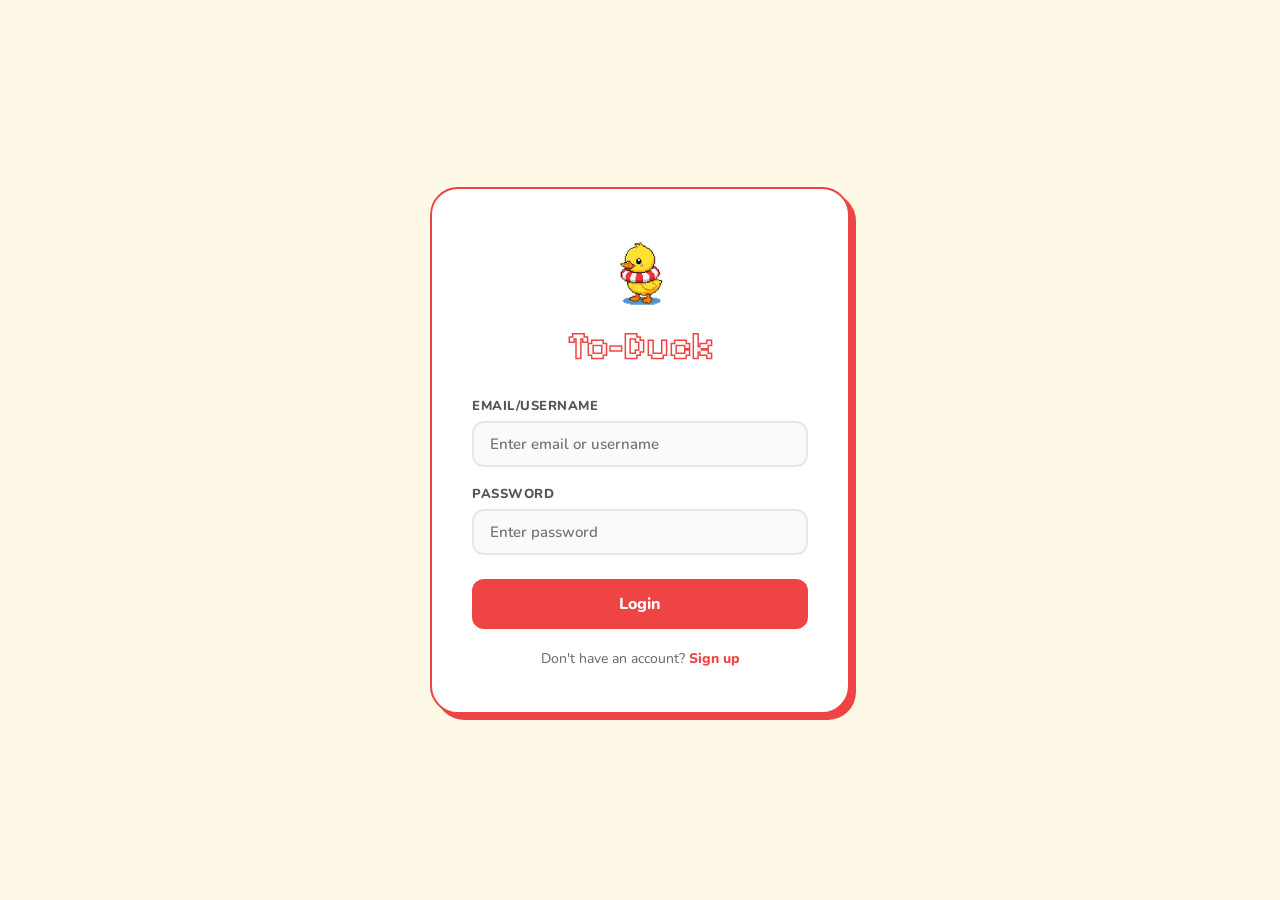
==== index.html @ 5637e09a "perbaiki code" ====
<!-- html/index.html -->

<!DOCTYPE html>
<html lang="id">
<head>
  <meta charset="UTF-8">
  <meta name="viewport" content="width=device-width, initial-scale=1.0">
  <title>To-Duck</title>
  <link rel="stylesheet" href="style.css">
</head>
<body>

<!-- ─────────────────────────────────────────
     SIDEBAR
───────────────────────────────────────── -->
<aside class="sidebar">
  <div class="logo-area">
    <span class="logo-duck" style="cursor: pointer;" onclick="document.querySelector('.sidebar').classList.toggle('collapsed')">🐥</span>
    <span class="logo-text">To-Duck</span>
  </div>

  <ul class="nav">
    <li class="nav-item active" onclick="goTo('dashboard')">
      <svg width="18" height="18" viewBox="0 0 24 24" fill="none" stroke="currentColor" stroke-width="2.5" stroke-linecap="round" stroke-linejoin="round"><rect x="3" y="3" width="7" height="7"></rect><rect x="14" y="3" width="7" height="7"></rect><rect x="14" y="14" width="7" height="7"></rect><rect x="3" y="14" width="7" height="7"></rect></svg>
      <span class="nav-text">Dashboard</span>
    </li>
    <li class="nav-item" onclick="goTo('todo')">
      <svg width="18" height="18" viewBox="0 0 24 24" fill="none" stroke="currentColor" stroke-width="2.5" stroke-linecap="round" stroke-linejoin="round"><line x1="8" y1="6" x2="21" y2="6"></line><line x1="8" y1="12" x2="21" y2="12"></line><line x1="8" y1="18" x2="21" y2="18"></line><line x1="3" y1="6" x2="3.01" y2="6"></line><line x1="3" y1="12" x2="3.01" y2="12"></line><line x1="3" y1="18" x2="3.01" y2="18"></line></svg>
      <span class="nav-text">To-Do List</span>
    </li>
    <li class="nav-item" onclick="goTo('pomodoro')">
      <svg width="18" height="18" viewBox="0 0 24 24" fill="none" stroke="currentColor" stroke-width="2.5" stroke-linecap="round" stroke-linejoin="round"><circle cx="12" cy="12" r="10"></circle><polyline points="12 6 12 12 16 14"></polyline></svg>
      <span class="nav-text">Pomodoro</span>
    </li>
  </ul>

  <div class="sidebar-bottom">
    <div class="profile-btn" onclick="goTo('settings')">
      <div class="avatar" id="sidebar-avatar">👤</div>
      <span id="sidebar-name">User</span>
    </div>
  </div>
</aside>

<!-- ─────────────────────────────────────────
     MAIN CONTENT
───────────────────────────────────────── -->
<main class="main">

  <!-- ══ DASHBOARD PAGE ══ -->
  <div class="page active" id="page-dashboard">
    <div class="dashboard-grid">

      <!-- Calendar Widget -->
      <div class="widget calendar-widget">
        <div class="cal-header">
          <button class="cal-nav" id="cal-prev">‹</button>
          <span id="cal-month-label">APR 2025</span>
          <button class="cal-nav" id="cal-next">›</button>
        </div>
        <div class="cal-body">
          <div class="cal-days-row">
            <div>MIN</div><div>SEN</div><div>SEL</div><div>RAB</div><div>KAM</div><div>JUM</div><div>SAB</div>
          </div>
          <div id="cal-grid"></div>
        </div>
      </div>

      <!-- Task Widget -->
      <div class="widget task-widget" style="display:flex;flex-direction:column;">
        <div class="task-widget-header">
          <div class="task-widget-date" id="task-widget-date" onclick="goTo('todo')" style="cursor:pointer;">4 APR</div>
          <button class="btn-add-sm" onclick="goTo('todo')">Lihat Semua</button>
        </div>
        <div class="task-list-body" id="dash-task-list">
          <div style="color:var(--grey);font-size:14px;font-weight:700;padding:20px 0;text-align:center;">
            Pilih tanggal untuk melihat tugas 🐥
          </div>
        </div>
      </div>

      <!-- Pomodoro Mini Widget -->
      <div class="widget pomo-mini" onclick="goTo('pomodoro')" style="cursor: pointer;">
        <div style="font-family: 'Fredoka One', sans-serif; font-size: 20px; color: var(--red); text-align: center; margin-bottom: 15px;">Pomodoro</div>
        <div class="pomo-ring" style="width: 130px; height: 130px; border-width: 10px; margin: 0 auto; display: flex; align-items: center; justify-content: center; background: #fff;">
          <div class="pomo-time" id="dash-pomo-time" style="font-size: 16px; color: #555;">Sesi: 0<br>Tugas: 0</div>
        </div>
        <button class="btn-primary" style="margin-top: 15px; width: 100%; border-radius: 12px; font-size: 14px; padding: 10px;" onclick="goTo('pomodoro')">Buka Pomodoro</button>
      </div>

      <!-- Duck Area -->
      <div class="duck-area">
        <div class="duck-speech" id="duck-speech">Quack! Ayo selesaikan tugasmu hari ini! 🎯</div>
        <div class="duck-img">🦆</div>
      </div>

    </div>
  </div>

  <!-- ══ TO-DO LIST PAGE ══ -->
  <div class="page" id="page-todo">
<div class="todo-layout">

    <!-- LEFT: Project Panel -->
    <div class="project-panel" id="project-panel">
      <div class="project-panel-title">📁 Proyek</div>

      <div class="proj-item active" onclick="selectProject('__all__')" id="proj-all">
        <span class="proj-dot" style="background:#EF4444;"></span>
        Semua Tugas
        <span class="proj-count" id="count-all">0</span>
      </div>

      <div class="proj-item" onclick="selectProject('__today__')" id="proj-today">
        <span class="proj-dot" style="background:#F97316;"></span>
        Hari Ini
        <span class="proj-count" id="count-today">0</span>
      </div>

      <div id="projects-list"><!-- rendered by JS --></div>

      <button class="btn-new-proj" onclick="openProjectModal()">
        <span style="font-size:18px;">+</span> Proyek Baru
      </button>
    </div>

    <!-- ─────────────────────────────
     MODAL: TAMBAH PROJECT
     (WAJIB di luar panel)
───────────────────────────── -->
<div class="modal-overlay" id="modal-add-project">
  <div class="modal-card">

    <div class="modal-title">📁 Buat Proyek Baru</div>

    <input 
      type="text" 
      class="modal-input" 
      id="modal-project-name" 
      placeholder="Nama proyek..."
    >

    <select class="select-input" id="modal-project-color">
      <option value="#EF4444">🔴 Merah</option>
      <option value="#F97316">🟠 Oranye</option>
      <option value="#FDE047">🟡 Kuning</option>
      <option value="#22C55E">🟢 Hijau</option>
      <option value="#3B82F6">🔵 Biru</option>
      <option value="#A855F7">🟣 Ungu</option>
    </select>

    <div class="modal-actions">
      <button class="btn-cancel" onclick="closeModal('modal-add-project')">
        Batal
      </button>

      <button 
        class="btn-primary" 
        style="width:auto;padding:10px 28px;margin-top:0;"
        onclick="addProject()"
      >
        Buat
      </button>
    </div>

  </div>
</div>

    <!-- RIGHT: Main Area -->
    <div class="todo-main">
      

      <div class="todo-topbar">
        <div class="todo-page-heading" id="page-heading">Semua <span>Tugas</span></div>
        <div class="topbar-actions">
          <div class="view-toggle">
            <button class="view-btn active" onclick="setView('list', this)">☰ List</button>
            <button class="view-btn" onclick="setView('group', this)">⊞ Proyek</button>
          </div>
          <button class="btn-add-task-main" onclick="openTaskModal()">+ Tambah Tugas</button>
        </div>
      </div>

      <!-- Progress bar -->
      <div class="project-progress">
        <div class="progress-info">
          <span id="prog-label">0 dari 0 selesai</span>
          <span id="prog-pct">0%</span>
        </div>
        <div class="progress-bar-bg">
          <div class="progress-bar-fill" id="prog-fill" style="width:0%;"></div>
        </div>
      </div>

      <!-- Filter chips -->
      <div class="filter-bar">
        <span style="font-family:Nunito;font-size:12px;font-weight:900;color:#CCC;margin-right:4px;">Filter:</span>
        <div class="filter-chip active" onclick="setFilter('all', this)">Semua</div>
        <div class="filter-chip" onclick="setFilter('active', this)">Aktif</div>
        <div class="filter-chip" onclick="setFilter('done', this)">Selesai</div>
        <div class="filter-chip" onclick="setFilter('today', this)">Hari Ini</div>
      </div>

      <div class="todo-content" id="todo-content">
        <!-- rendered by JS -->
      </div>
    </div>
  </div>
  </div>

  <!-- ══ POMODORO PAGE ══ -->
  <div class="page" id="page-pomodoro">
<div class="pomo-wrapper">

  <!-- ── LEFT: TIMER PANEL ── -->
  <div class="timer-panel">

    <!-- Mode tabs -->
    <div class="mode-tabs">
      <button class="mode-tab active" id="tab-focus" onclick="setMode('focus')">🎯 Fokus</button>
      <button class="mode-tab" id="tab-short" onclick="setMode('short')">☕ Istirahat</button>
      <button class="mode-tab" id="tab-long" onclick="setMode('long')">😴 Panjang</button>
    </div>

    <!-- SVG Ring Timer -->
    <div class="pomo-ring-container">
      <svg class="pomo-svg" width="220" height="220" viewBox="0 0 220 220">
        <circle class="ring-bg" cx="110" cy="110" r="96"/>
        <circle class="ring-fill" id="ring-fill" cx="110" cy="110" r="96"
          stroke-dasharray="603" stroke-dashoffset="0"/>
      </svg>
      <div class="pomo-time-center">
        <div class="pomo-time-big" id="pomo-time">25:00</div>
        <div class="pomo-session-label" id="pomo-mode-label">Sesi Fokus</div>
      </div>
    </div>

    <!-- Session dots -->
    <div class="session-dots" id="session-dots">
      <div class="session-dot current"></div>
      <div class="session-dot"></div>
      <div class="session-dot"></div>
      <div class="session-dot"></div>
    </div>

    <!-- Controls -->
    <div class="pomo-controls">
      <button class="btn-ctrl" onclick="skipBack()" title="Mulai ulang">⏮</button>
      <button class="btn-play-big" id="btn-play" onclick="toggleTimer()">▶</button>
      <button class="btn-ctrl" onclick="skipForward()" title="Lewati">⏭</button>
    </div>

    <!-- Duck -->
    <div class="duck-row">
      <div class="duck-emoji-big">🦆</div>
      <div class="duck-bubble" id="duck-msg">Pilih tugas yang mau dikerjakan, terus fokus! 🎯</div>
    </div>
  </div>

  <!-- ── RIGHT PANEL ── -->
  <div class="right-panel">

    <!-- Task List -->
    <div class="panel-card">
      <div class="panel-card-title">📋 Tugas yang Dikerjakan</div>
      <div id="pomo-task-list"><!-- rendered --></div>
      <button class="btn-add-task-pomo" onclick="openAddTaskModal()">⊕ Tambah tugas baru</button>
    </div>

    <!-- Session Stats -->
    <div class="panel-card">
      <div class="panel-card-title">📊 Statistik Hari Ini</div>
      <div class="stats-row">
        <div class="stat-box">
          <div class="stat-num" id="stat-sessions">0</div>
          <div class="stat-label">Sesi Selesai</div>
        </div>
        <div class="stat-box">
          <div class="stat-num" id="stat-tasks">0</div>
          <div class="stat-label">Tugas Done</div>
        </div>
        <div class="stat-box">
          <div class="stat-num" id="stat-minutes">0</div>
          <div class="stat-label">Menit Fokus</div>
        </div>
      </div>
    </div>

    <!-- Tips -->
    <div class="panel-card" style="background:linear-gradient(135deg,#FEF9E7,#fff);border-color:#FDE047;">
      <div class="panel-card-title" style="color:#F97316;">💡 Tips Pomodoro</div>
      <div id="pomo-tip" style="font-size:13px;color:#777;font-weight:600;line-height:1.7;"></div>
    </div>
  </div>
</div>
  </div>

  <!-- ══ SETTINGS PAGE ══ -->
  <div class="page" id="page-settings">
    <div class="settings-page">
      <div class="settings-title">⚙️ Pengaturan</div>

      <div class="settings-section">
        <div class="settings-section-title">Profil</div>
        <div class="settings-row">
          <label>Nama Lengkap</label>
          <input type="text" class="settings-input" id="set-name" placeholder="Nama kamu">
        </div>
        <div class="settings-row">
          <label>Email</label>
          <input type="email" class="settings-input" id="set-email" placeholder="email@kamu.com">
        </div>
        <button class="btn-save" onclick="saveProfile()">Simpan Perubahan</button>
      </div>

      <div class="settings-section">
        <div class="settings-section-title">Ubah Password</div>
        <div class="settings-row">
          <label>Password Lama</label>
          <input type="password" class="settings-input" id="set-old-pass" placeholder="Password lama">
        </div>
        <div class="settings-row">
          <label>Password Baru</label>
          <input type="password" class="settings-input" id="set-new-pass" placeholder="Password baru">
        </div>
        <div class="settings-row">
          <label>Konfirmasi Password Baru</label>
          <input type="password" class="settings-input" id="set-new-pass2" placeholder="Ulangi password baru">
        </div>
        <button class="btn-save" onclick="changePassword()">Ubah Password</button>
      </div>

      <div class="settings-section">
        <div class="settings-section-title">Sesi</div>
        <p style="font-size:14px;color:#666;margin-bottom:16px;font-weight:600;">Ingin keluar dari To-Duck?</p>
        <button class="btn-logout" onclick="doLogout()">🚪 Logout</button>
      </div>
    </div>
  </div>

</main>

<!-- BREAK OVERLAY -->
<div class="break-overlay" id="break-overlay">
  <div class="break-card">
    <button class="btn-skip" onclick="endBreak()">Lewati Istirahat ⏭</button>

    <div class="break-header">
      <div class="break-title">🎮 Waktu Istirahat!</div>
      <div class="break-subtitle">Pilih minigame atau biarkan timer berjalan</div>
    </div>

    <div class="break-timer" id="break-timer">05:00</div>

    <!-- Game selection -->
    <div id="game-selection-area">
      <div class="game-selection">
        <div class="game-card" id="game-card-memory" onclick="selectGame('memory')">
          <div class="game-icon">🃏</div>
          <div class="game-name">Memory Match</div>
          <div class="game-desc">Temukan pasangan kartu</div>
        </div>
        <div class="game-card" id="game-card-catch" onclick="selectGame('catch')">
          <div class="game-icon">🦆</div>
          <div class="game-name">Tangkap Bebek!</div>
          <div class="game-desc">Klik bebek sebanyak mungkin</div>
        </div>
        <div class="game-card" id="game-card-scramble" onclick="selectGame('scramble')">
          <div class="game-icon">🔤</div>
          <div class="game-name">Acak Kata</div>
          <div class="game-desc">Tebak kata yang diacak</div>
        </div>
      </div>
    </div>

    <!-- GAME: Memory Match -->
    <div class="game-area" id="game-memory">
      <div style="display:flex;justify-content:space-between;align-items:center;margin-bottom:12px;">
        <span style="font-weight:800;font-size:14px;">🃏 Memory Match</span>
        <span id="mem-score" style="font-weight:800;color:var(--blue);">0 pasang</span>
        <button class="btn-game btn-blue" onclick="initMemory()">🔄 Reset</button>
      </div>
      <div class="memory-grid" id="memory-grid"></div>
    </div>

    <!-- GAME: Catch Duck -->
    <div class="game-area" id="game-catch">
      <div style="display:flex;justify-content:space-between;align-items:center;margin-bottom:10px;">
        <span style="font-weight:800;font-size:14px;">🦆 Tangkap Bebek!</span>
        <button class="btn-game btn-blue" onclick="initCatch()">🔄 Reset</button>
      </div>
      <div class="catch-game-area" id="catch-area"></div>
      <div class="catch-score" id="catch-score" style="margin-top:10px;">Score: 0</div>
    </div>

    <!-- GAME: Word Scramble -->
    <div class="game-area" id="game-scramble">
      <div style="display:flex;justify-content:space-between;align-items:center;margin-bottom:4px;">
        <span style="font-weight:800;font-size:14px;">🔤 Acak Kata</span>
        <span id="scramble-score" style="font-weight:800;color:var(--blue);">0 benar</span>
      </div>
      <div class="scramble-word" id="scramble-display">?????</div>
      <div class="scramble-hint" id="scramble-hint">Hint: ???</div>
      <div style="margin-top:12px;">
        <input type="text" class="scramble-input" id="scramble-input" placeholder="Jawaban kamu..." autocomplete="off">
        <div class="scramble-result" id="scramble-result"></div>
        <div style="display:flex;gap:10px;justify-content:center;margin-top:10px;">
          <button class="btn-game btn-blue" onclick="checkScramble()">✓ Cek Jawaban</button>
          <button class="btn-game" style="background:#F3F4F6;color:#555;" onclick="nextScramble()">→ Skip</button>
        </div>
      </div>
    </div>
  </div>
</div>

<!-- ─────────────────────────────────────────
     MODAL – ADD TASK
───────────────────────────────────────── -->
  <div class="modal-overlay" id="modal-task">
    <div class="modal-card">
      <div class="modal-header">
        <div class="modal-title" id="modal-task-title">➕ Tambah Tugas</div>
        <button class="modal-close" onclick="closeModal('modal-task')">✕</button>
      </div>

      <div class="form-group">
        <div class="form-label">📝 Nama Tugas</div>
        <input type="text" class="form-input" id="t-name" placeholder="Apa yang mau dikerjakan?">
      </div>

      <div class="form-group">
        <div class="form-label">📋 Deskripsi <span class="optional-badge">Opsional</span></div>
        <textarea class="form-textarea" id="t-desc" placeholder="Tambahkan catatan atau detail..."></textarea>
      </div>

      <div class="form-row">
        <div class="form-group">
          <div class="form-label">📅 Deadline <span class="optional-badge">Opsional</span></div>
          <input type="date" class="form-input" id="t-date">
        </div>
        <div class="form-group">
          <div class="form-label">🕐 Waktu <span class="optional-badge">Opsional</span></div>
          <input type="time" class="form-input" id="t-time">
        </div>
      </div>

      <div class="form-group">
        <div class="form-label">🔔 Pengingat</div>
        <div class="reminder-row">
          <span class="reminder-label">🔔 Aktifkan pengingat</span>
          <label class="toggle-switch">
            <input type="checkbox" id="t-reminder-toggle" onchange="toggleReminder()">
            <div class="toggle-track"></div>
            <div class="toggle-knob"></div>
          </label>
        </div>
        <div class="reminder-options" id="reminder-opts">
          <div class="form-label" style="margin-bottom:8px;">Ingatkan saya:</div>
          <div class="reminder-chips">
            <div class="reminder-chip selected" data-val="30m" onclick="selectReminder(this)">30 menit sebelum</div>
            <div class="reminder-chip" data-val="1h" onclick="selectReminder(this)">1 jam sebelum</div>
            <div class="reminder-chip" data-val="3h" onclick="selectReminder(this)">3 jam sebelum</div>
            <div class="reminder-chip" data-val="1d" onclick="selectReminder(this)">1 hari sebelum</div>
            <div class="reminder-chip" data-val="2d" onclick="selectReminder(this)">2 hari sebelum</div>
            <div class="reminder-chip" data-val="1w" onclick="selectReminder(this)">1 minggu sebelum</div>
          </div>
        </div>
      </div>

      <div class="form-group">
        <div class="form-label">📁 Proyek <span class="optional-badge">Opsional</span></div>
        <select class="form-select" id="t-project">
          <option value="">Tidak ada proyek</option>
        </select>
      </div>

      <div class="modal-actions">
        <button class="btn-cancel" onclick="closeModal('modal-task')">Batal</button>
        <button class="btn-submit" onclick="addTask()">Simpan Tugas</button>
      </div>
    </div>
  </div>

<!-- MODAL – ADD PROJECT -->
<div class="modal-overlay" id="modal-add-project">
    <div class="modal-card project-modal-card">
      <div class="modal-header">
        <div class="modal-title">📁 Proyek Baru</div>
        <button class="modal-close" onclick="closeModal('modal-add-project')">✕</button>
      </div>

      <div class="form-group">
        <div class="form-label">Nama Proyek</div>
        <input type="text" class="form-input" id="p-name" placeholder="Contoh: Tugas Kuliah">
      </div>

      <div class="form-group">
        <div class="form-label">Warna</div>
        <div class="color-options" id="color-picker">
          <div class="color-opt selected" style="background:#EF4444;" data-color="#EF4444" onclick="selectColor(this)">
          </div>
          <div class="color-opt" style="background:#F97316;" data-color="#F97316" onclick="selectColor(this)"></div>
          <div class="color-opt" style="background:#FDE047;" data-color="#FDE047" onclick="selectColor(this)"></div>
          <div class="color-opt" style="background:#22C55E;" data-color="#22C55E" onclick="selectColor(this)"></div>
          <div class="color-opt" style="background:#3B82F6;" data-color="#3B82F6" onclick="selectColor(this)"></div>
          <div class="color-opt" style="background:#A855F7;" data-color="#A855F7" onclick="selectColor(this)"></div>
          <div class="color-opt" style="background:#EC4899;" data-color="#EC4899" onclick="selectColor(this)"></div>
          <div class="color-opt" style="background:#06B6D4;" data-color="#06B6D4" onclick="selectColor(this)"></div>
        </div>
      </div>

      <div class="modal-actions">
        <button class="btn-cancel" onclick="closeModal('modal-add-project')">Batal</button>
        <button class="btn-submit" onclick="submitProject()">Buat Proyek</button>
      </div>
    </div>
  </div>

<div class="toast" id="toast"></div>

<script src="script.js"></script>
</body>
</html>
---- style.css ----
/* css/style.css */

@import url('https://fonts.googleapis.com/css2?family=Fredoka+One&family=Nunito:wght@400;600;700;800;900&family=Pixelify+Sans:wght@400;700&display=swap');

:root {
  --yellow: #FDE047;
  --yellow-dark: #EED241;
  --yellow-light: #FEF9E7;
  --red: #EF4444;
  --red-dark: #DC2626;
  --orange: #F97316;
  --orange-light: #FDBA74;
  --blue: #3B82F6;
  --blue-light: #93C5FD;
  --white: #FFFFFF;
  --black: #111111;
  --grey: #A3A3A3;
  --grey-light: #F3F4F6;
  --sidebar-w: 230px;
  --radius: 20px;
  --border: 2px solid var(--red);
}

* { margin: 0; padding: 0; box-sizing: border-box; }

body {
  font-family: 'Nunito', sans-serif;
  background: var(--yellow-light);
  min-height: 100vh;
  display: flex;
  overflow-y: auto;
}

/* ── SIDEBAR ── */
.sidebar {
  width: var(--sidebar-w);
  background: var(--yellow);
  display: flex;
  flex-direction: column;
  flex-shrink: 0;
  z-index: 20;
  border-right: 2px solid rgba(231,55,63,0.15);
  transition: width 0.3s ease;
}

.sidebar.collapsed {
  width: 76px;
}

.sidebar.collapsed .logo-text,
.sidebar.collapsed .nav-text,
.sidebar.collapsed #sidebar-name {
  display: none;
}

.sidebar.collapsed .logo-area {
  padding: 22px 0 10px;
  justify-content: center;
}

.sidebar.collapsed .nav-item {
  justify-content: center;
  padding: 13px 0;
}

.sidebar.collapsed .profile-btn {
  justify-content: center;
}

.logo-area {
  padding: 22px 20px 10px;
  display: flex;
  align-items: center;
  gap: 10px;
}

.logo-duck { font-size: 32px; }

.logo-text {
  font-family: 'Pixelify Sans', monospace;
  font-size: 22px;
  color: #fff;
  font-weight: 700;
  -webkit-text-stroke: 1.2px var(--red);
  text-shadow: 2px 2px 0 #fff, -1px -1px 0 #fff;
  letter-spacing: 1px;
}

.nav {
  list-style: none;
  margin-top: 14px;
  flex: 1;
}

.nav-item {
  display: flex;
  align-items: center;
  gap: 12px;
  padding: 13px 20px;
  font-weight: 700;
  font-size: 14px;
  color: var(--black);
  cursor: pointer;
  transition: background .15s;
  border-left: 4px solid transparent;
}

.nav-item svg { flex-shrink: 0; opacity: .7; }

.nav-item:hover { background: var(--yellow-dark); }

.nav-item.active {
  background: var(--yellow-dark);
  border-left-color: var(--red);
  color: var(--red);
}

.nav-item.active svg { opacity: 1; stroke: var(--red); }

.sidebar-bottom {
  padding: 16px 20px;
  display: flex;
  flex-direction: column;
  gap: 10px;
  border-top: 2px dashed rgba(0,0,0,.1);
}

.profile-btn {
  display: flex;
  align-items: center;
  gap: 10px;
  cursor: pointer;
  padding: 8px 10px;
  border-radius: 12px;
  transition: background .15s;
  font-weight: 700;
  font-size: 13px;
  color: var(--black);
}

.profile-btn:hover { background: var(--yellow-dark); }

.avatar {
  width: 34px;
  height: 34px;
  background: var(--red);
  border-radius: 50%;
  display: flex;
  align-items: center;
  justify-content: center;
  color: #fff;
  font-size: 16px;
  border: 2px solid #991B1B;
  box-shadow: inset 0 0 0 2px #fff;
  flex-shrink: 0;
}

/* ── MAIN ── */
.main {
  flex: 1;
  display: flex;
  flex-direction: column;
}

/* ── WIDGET ── */
.widget {
  background: #fff;
  border: var(--border);
  border-radius: var(--radius);
  overflow: hidden;
}

/* ── PAGE VISIBILITY ── */
.page { display: none; width: 100%; height: 100%; overflow-y: auto; }
.page.active { display: flex; flex-direction: column; }

/* ==============================
   LOGIN PAGE
   ============================== */
body.auth-page {
  justify-content: center;
  align-items: center;
  background: var(--yellow-light);
}

.auth-card {
  background: #fff;
  border: var(--border);
  border-radius: 28px;
  width: 420px;
  padding: 44px 40px;
  box-shadow: 6px 6px 0 var(--red);
}

.auth-logo {
  text-align: center;
  margin-bottom: 28px;
}

.auth-logo .duck-emoji { font-size: 52px; }

.auth-logo .auth-title {
  font-family: 'Pixelify Sans', monospace;
  font-size: 38px;
  font-weight: 700;
  color: #fff;
  -webkit-text-stroke: 1.5px var(--red);
  text-shadow: 2px 2px 0 #fff;
  display: block;
  margin-top: 4px;
}

.form-group {
  display: flex;
  flex-direction: column;
  gap: 6px;
  margin-bottom: 18px;
}

.form-group label {
  font-weight: 800;
  font-size: 13px;
  color: #555;
  text-transform: uppercase;
  letter-spacing: .5px;
}

.form-input {
  padding: 12px 16px;
  border: 2px solid #E5E7EB;
  border-radius: 12px;
  font-size: 15px;
  font-family: 'Nunito', sans-serif;
  outline: none;
  transition: border-color .2s;
  background: var(--yellow-light);
}

.form-input:focus { border-color: var(--red); background: #fff; }

.btn-primary {
  width: 100%;
  padding: 14px;
  background: var(--red);
  color: #fff;
  border: none;
  border-radius: 12px;
  font-weight: 800;
  font-size: 16px;
  font-family: 'Nunito', sans-serif;
  cursor: pointer;
  transition: background .2s, transform .1s;
  margin-top: 6px;
}

.btn-primary:hover { background: var(--red-dark); }
.btn-primary:active { transform: scale(.98); }

.auth-footer {
  margin-top: 20px;
  text-align: center;
  font-size: 14px;
  color: #666;
}

.auth-link { color: var(--red); font-weight: 800; text-decoration: none; cursor: pointer; }
.auth-link:hover { text-decoration: underline; }

/* ==============================
   DASHBOARD PAGE
   ============================== */
.dashboard-grid {
  display: grid;
  grid-template-columns: minmax(320px, 420px) 1fr;
  grid-template-rows: auto 1fr;
  gap: 28px;
  padding: 32px 40px;
  flex: 1;
}

/* Calendar */
.cal-header {
  background: var(--red);
  color: #fff;
  padding: 16px 24px;
  font-size: 20px;
  font-weight: 800;
  letter-spacing: 2px;
  display: flex;
  justify-content: space-between;
  align-items: center;
}

.cal-nav { background: none; border: none; color: #fff; font-size: 20px; cursor: pointer; padding: 0 4px; }

.cal-body { padding: 16px 20px 20px; }

.cal-days-row, .cal-week {
  display: grid;
  grid-template-columns: repeat(7, 1fr);
  text-align: center;
}

.cal-days-row {
  color: var(--red);
  font-weight: 800;
  font-size: 12px;
  padding-bottom: 10px;
  border-bottom: 2px solid var(--red);
  margin-bottom: 4px;
}

.cal-week { border-bottom: 1.5px solid #fee2e2; padding: 8px 0; }
.cal-week:last-child { border-bottom: none; }

.cal-cell {
  font-size: 13px;
  font-weight: 700;
  color: #333;
  padding: 4px 2px;
  border-radius: 50%;
  cursor: pointer;
  transition: background .15s;
  line-height: 24px;
  width: 28px;
  height: 28px;
  margin: 0 auto;
  display: flex;
  align-items: center;
  justify-content: center;
}

.cal-cell:hover { background: #fee2e2; }
.cal-cell.sun { color: var(--red); }
.cal-cell.muted { color: var(--grey); }
.cal-cell.today { background: var(--red); color: #fff !important; border-radius: 50%; }
.cal-cell.selected { background: var(--yellow); border-radius: 50%; }
.cal-cell.today.selected { background: var(--red); color: #fff !important; }

/* Task Widget */
.task-widget-header {
  padding: 20px 28px 14px;
  border-bottom: var(--border);
  display: flex;
  justify-content: space-between;
  align-items: center;
}

.task-widget-date {
  font-size: 22px;
  font-weight: 900;
  color: var(--red);
}

.btn-add-sm {
  background: var(--red);
  color: #fff;
  border: none;
  border-radius: 10px;
  padding: 8px 16px;
  font-weight: 800;
  font-size: 13px;
  font-family: 'Nunito', sans-serif;
  cursor: pointer;
  display: flex;
  align-items: center;
  gap: 6px;
  transition: background .15s;
}

.btn-add-sm:hover { background: var(--red-dark); }

.task-list-body {
  padding: 16px 28px;
  display: flex;
  flex-direction: column;
  gap: 14px;
  max-height: 260px;
  overflow-y: auto;
}

.task-row {
  display: flex;
  align-items: center;
  gap: 14px;
}

.task-time {
  color: var(--red);
  font-weight: 800;
  font-size: 14px;
  width: 52px;
  flex-shrink: 0;
}

.task-bar {
  width: 5px;
  height: 26px;
  background: var(--blue-light);
  border-radius: 4px;
  flex-shrink: 0;
}

.task-name-text {
  flex: 1;
  font-weight: 700;
  font-size: 15px;
  color: #333;
}

.task-name-text.done { text-decoration: line-through; color: var(--grey); }

.task-check {
  width: 26px;
  height: 26px;
  border: 2px solid var(--red);
  border-radius: 8px;
  cursor: pointer;
  display: flex;
  align-items: center;
  justify-content: center;
  flex-shrink: 0;
  transition: background .15s;
}

.task-check.checked { background: var(--red); }
.task-check.checked::after { content: '✓'; color: #fff; font-size: 14px; font-weight: 900; }

.task-delete {
  background: none;
  border: none;
  cursor: pointer;
  color: var(--grey);
  font-size: 16px;
  padding: 0 4px;
  opacity: 0;
  transition: opacity .15s;
}

.task-row:hover .task-delete { opacity: 1; }

/* Pomodoro mini widget */
.pomo-mini {
  display: flex;
  flex-direction: column;
  align-items: center;
  justify-content: center;
  padding: 24px;
  position: relative;
  cursor: pointer;
}

.pomo-mini-expand {
  position: absolute;
  top: 14px;
  right: 14px;
  background: none;
  border: none;
  cursor: pointer;
  color: #555;
  font-size: 18px;
}

.pomo-ring {
  width: 190px;
  height: 190px;
  border-radius: 50%;
  background: repeating-conic-gradient(var(--yellow) 0deg, var(--yellow) 4deg, transparent 4deg, transparent 6deg);
  display: flex;
  align-items: center;
  justify-content: center;
  position: relative;
  margin-bottom: 20px;
}

.pomo-ring::before {
  content: '';
  position: absolute;
  width: 152px;
  height: 152px;
  background: #fff;
  border-radius: 50%;
}

.pomo-time {
  position: relative;
  z-index: 1;
  font-size: 34px;
  font-weight: 800;
  color: var(--black);
  letter-spacing: 1px;
}

.pomo-controls {
  display: flex;
  align-items: center;
  gap: 14px;
}

.btn-pomo-play {
  width: 46px;
  height: 46px;
  background: var(--orange);
  border-radius: 50%;
  border: none;
  cursor: pointer;
  display: flex;
  align-items: center;
  justify-content: center;
  box-shadow: 0 3px 8px rgba(249,115,22,.3);
}

.btn-pomo-play::after {
  content: '';
  width: 0; height: 0;
  border-top: 9px solid transparent;
  border-bottom: 9px solid transparent;
  border-left: 14px solid #fff;
  margin-left: 3px;
}

.btn-pomo-play.paused::after {
  content: '⏸';
  border: none;
  color: #fff;
  font-size: 18px;
  margin-left: 0;
}

.btn-pomo-reset {
  width: 34px;
  height: 34px;
  background: var(--orange-light);
  border-radius: 50%;
  border: none;
  cursor: pointer;
  color: #fff;
  font-size: 18px;
  font-weight: 900;
}

/* Duck area */
.duck-area {
  position: relative;
  display: flex;
  justify-content: flex-end;
  align-items: flex-end;
  padding: 10px 20px 20px 0;
}

.duck-speech {
  position: absolute;
  top: 20px;
  left: 20px;
  background: #fff;
  border: 2px solid var(--blue-light);
  border-radius: 20px;
  padding: 12px 18px;
  font-weight: 700;
  font-size: 14px;
  color: #333;
  max-width: 200px;
  box-shadow: 3px 3px 0 rgba(147,197,253,.4);
}

.duck-speech::after {
  content: '';
  position: absolute;
  bottom: -12px;
  right: 30px;
  width: 12px;
  height: 12px;
  background: #fff;
  border-right: 2px solid var(--blue-light);
  border-bottom: 2px solid var(--blue-light);
  transform: rotate(45deg);
}

.duck-img { font-size: 80px; filter: drop-shadow(0 4px 8px rgba(0,0,0,.15)); }

/* ==============================
   TO-DO LIST PAGE
   ============================== */
.todo-page { padding: 32px 40px; flex: 1; overflow-y: auto; }

.todo-page-header {
  display: flex;
  justify-content: space-between;
  align-items: center;
  margin-bottom: 28px;
}

.todo-page-title {
  font-size: 28px;
  font-weight: 900;
  color: var(--black);
}

.todo-page-title span { color: var(--red); }

.project-tabs {
  display: flex;
  gap: 10px;
  margin-bottom: 24px;
  flex-wrap: wrap;
}

.project-tab {
  padding: 8px 18px;
  border-radius: 30px;
  border: 2px solid var(--red);
  font-weight: 800;
  font-size: 13px;
  cursor: pointer;
  transition: all .15s;
  background: #fff;
  color: var(--red);
}

.project-tab:hover, .project-tab.active {
  background: var(--red);
  color: #fff;
}

.btn-new-project {
  padding: 8px 16px;
  border-radius: 30px;
  border: 2px dashed var(--grey);
  font-weight: 700;
  font-size: 13px;
  cursor: pointer;
  background: transparent;
  color: var(--grey);
  font-family: 'Nunito', sans-serif;
  transition: all .15s;
}

.btn-new-project:hover { border-color: var(--red); color: var(--red); }

/* Section groups */
.todo-section { margin-bottom: 28px; }

.todo-section-label {
  font-size: 13px;
  font-weight: 900;
  color: var(--grey);
  text-transform: uppercase;
  letter-spacing: 1px;
  margin-bottom: 12px;
  display: flex;
  align-items: center;
  gap: 10px;
}

.todo-section-label::after {
  content: '';
  flex: 1;
  height: 1.5px;
  background: #E5E7EB;
}

.todo-item {
  display: flex;
  align-items: center;
  gap: 14px;
  padding: 13px 18px;
  background: #fff;
  border: 2px solid #F3F4F6;
  border-radius: 14px;
  margin-bottom: 10px;
  transition: border-color .15s, box-shadow .15s;
}

.todo-item:hover {
  border-color: var(--red);
  box-shadow: 0 2px 8px rgba(239,68,68,.1);
}

.todo-check {
  width: 22px;
  height: 22px;
  border: 2px solid var(--red);
  border-radius: 6px;
  cursor: pointer;
  display: flex;
  align-items: center;
  justify-content: center;
  flex-shrink: 0;
  transition: background .15s;
}

.todo-check.done { background: var(--red); }
.todo-check.done::after { content: '✓'; color: #fff; font-size: 12px; font-weight: 900; }

.todo-item-text { flex: 1; font-weight: 700; font-size: 14px; color: #333; }
.todo-item-text.done { text-decoration: line-through; color: var(--grey); }

.todo-item-time {
  font-size: 12px;
  color: var(--grey);
  font-weight: 600;
}

.todo-item-project {
  font-size: 11px;
  padding: 3px 10px;
  border-radius: 20px;
  font-weight: 800;
}

.todo-delete {
  background: none;
  border: none;
  cursor: pointer;
  color: var(--grey);
  font-size: 16px;
  opacity: 0;
  transition: opacity .15s;
}

.todo-item:hover .todo-delete { opacity: 1; }

.btn-add-todo {
  width: 100%;
  padding: 13px;
  background: transparent;
  border: 2px dashed #D1D5DB;
  border-radius: 14px;
  font-weight: 700;
  font-size: 14px;
  font-family: 'Nunito', sans-serif;
  color: var(--grey);
  cursor: pointer;
  transition: all .15s;
  display: flex;
  align-items: center;
  justify-content: center;
  gap: 8px;
}

.btn-add-todo:hover { border-color: var(--red); color: var(--red); background: #fff5f5; }

/* ==============================
   POMODORO FULL PAGE
   ============================== */
.pomo-page {
  flex: 1;
  display: flex;
  justify-content: center;
  align-items: flex-start;
  padding: 32px 40px;
  overflow-y: auto;
}

.pomo-full-card {
  background: #fff;
  border: var(--border);
  border-radius: var(--radius);
  width: 100%;
  max-width: 700px;
  padding: 48px 60px;
  display: flex;
  flex-direction: column;
  align-items: center;
  position: relative;
}

.pomo-tabs {
  display: flex;
  gap: 8px;
  margin-bottom: 36px;
  background: var(--yellow-light);
  padding: 6px;
  border-radius: 30px;
  border: 2px solid var(--yellow-dark);
}

.pomo-tab {
  padding: 8px 22px;
  border-radius: 24px;
  font-weight: 800;
  font-size: 13px;
  cursor: pointer;
  border: none;
  background: transparent;
  font-family: 'Nunito', sans-serif;
  color: #777;
  transition: all .15s;
}

.pomo-tab.active { background: var(--red); color: #fff; }

.pomo-big-ring {
  width: 260px;
  height: 260px;
  border-radius: 50%;
  background: repeating-conic-gradient(var(--yellow) 0deg, var(--yellow) 4deg, transparent 4deg, transparent 6deg);
  display: flex;
  align-items: center;
  justify-content: center;
  position: relative;
  margin-bottom: 28px;
}

.pomo-big-ring::before {
  content: '';
  position: absolute;
  width: 210px;
  height: 210px;
  background: #fff;
  border-radius: 50%;
}

.pomo-big-time {
  position: relative;
  z-index: 1;
  font-size: 62px;
  font-weight: 800;
  color: var(--black);
  letter-spacing: 2px;
}

.pomo-big-controls {
  display: flex;
  align-items: center;
  gap: 18px;
  margin-bottom: 36px;
}

.btn-pomo-big-play {
  width: 72px;
  height: 72px;
  background: var(--orange);
  border-radius: 50%;
  border: none;
  cursor: pointer;
  display: flex;
  align-items: center;
  justify-content: center;
  box-shadow: 0 4px 12px rgba(249,115,22,.3);
  transition: transform .1s;
}

.btn-pomo-big-play:active { transform: scale(.94); }

.btn-pomo-big-play::after {
  content: '';
  width: 0; height: 0;
  border-top: 13px solid transparent;
  border-bottom: 13px solid transparent;
  border-left: 20px solid #fff;
  margin-left: 5px;
}

.btn-pomo-big-play.paused::after {
  content: '⏸';
  border: none;
  color: #fff;
  font-size: 26px;
  margin-left: 0;
}

.btn-pomo-big-reset {
  width: 52px;
  height: 52px;
  background: var(--orange-light);
  border-radius: 50%;
  border: none;
  cursor: pointer;
  color: #fff;
  font-size: 26px;
  font-weight: 900;
  display: flex;
  align-items: center;
  justify-content: center;
}

/* Duck bubble in pomo */
.pomo-duck-area {
  display: flex;
  align-items: flex-end;
  gap: 12px;
  margin-bottom: 36px;
}

.pomo-duck-emoji { font-size: 52px; }

.pomo-thought {
  background: #fff;
  border: 2px solid var(--blue-light);
  border-radius: 20px;
  padding: 10px 18px;
  font-weight: 700;
  font-size: 14px;
  color: #333;
  position: relative;
  max-width: 200px;
  text-align: center;
}

.pomo-thought::before {
  content: '';
  position: absolute;
  left: -12px;
  bottom: 14px;
  width: 12px;
  height: 12px;
  background: #fff;
  border-left: 2px solid var(--blue-light);
  border-bottom: 2px solid var(--blue-light);
  transform: rotate(45deg);
}

/* Task picker in pomo */
.pomo-tasks-area {
  width: 100%;
  border-top: 2px dashed #E5E7EB;
  padding-top: 28px;
}

.pomo-tasks-label {
  font-weight: 900;
  font-size: 16px;
  color: var(--black);
  margin-bottom: 14px;
}

.pomo-task-pick {
  display: flex;
  align-items: center;
  gap: 12px;
  padding: 12px 16px;
  background: var(--yellow-light);
  border: 2px solid transparent;
  border-radius: 12px;
  cursor: pointer;
  margin-bottom: 8px;
  transition: all .15s;
  font-weight: 700;
  font-size: 14px;
}

.pomo-task-pick:hover { border-color: var(--red); background: #fff; }
.pomo-task-pick.selected { border-color: var(--red); background: #fff5f5; }

.pomo-task-dot {
  width: 10px;
  height: 10px;
  border-radius: 50%;
  background: var(--grey);
  flex-shrink: 0;
}

.pomo-task-pick.selected .pomo-task-dot { background: var(--red); }

/* ==============================
   SETTINGS PAGE
   ============================== */
.settings-page {
  flex: 1;
  padding: 32px 40px;
  overflow-y: auto;
}

.settings-title {
  font-size: 26px;
  font-weight: 900;
  color: var(--black);
  margin-bottom: 28px;
}

.settings-section {
  background: #fff;
  border: var(--border);
  border-radius: var(--radius);
  padding: 28px 32px;
  margin-bottom: 20px;
}

.settings-section-title {
  font-size: 15px;
  font-weight: 900;
  color: var(--red);
  text-transform: uppercase;
  letter-spacing: 1px;
  margin-bottom: 20px;
  padding-bottom: 12px;
  border-bottom: 2px dashed #fee2e2;
}

.settings-row {
  display: flex;
  flex-direction: column;
  gap: 6px;
  margin-bottom: 18px;
}

.settings-row:last-child { margin-bottom: 0; }

.settings-row label {
  font-weight: 800;
  font-size: 13px;
  color: #555;
  text-transform: uppercase;
  letter-spacing: .4px;
}

.settings-input {
  padding: 11px 16px;
  border: 2px solid #E5E7EB;
  border-radius: 12px;
  font-size: 15px;
  font-family: 'Nunito', sans-serif;
  outline: none;
  transition: border-color .2s;
  background: var(--yellow-light);
  max-width: 400px;
}

.settings-input:focus { border-color: var(--red); background: #fff; }

.btn-save {
  padding: 11px 28px;
  background: var(--red);
  color: #fff;
  border: none;
  border-radius: 12px;
  font-weight: 800;
  font-size: 14px;
  font-family: 'Nunito', sans-serif;
  cursor: pointer;
  transition: background .15s;
  margin-top: 6px;
}

.btn-save:hover { background: var(--red-dark); }

.btn-logout {
  padding: 11px 28px;
  background: transparent;
  color: var(--red);
  border: 2px solid var(--red);
  border-radius: 12px;
  font-weight: 800;
  font-size: 14px;
  font-family: 'Nunito', sans-serif;
  cursor: pointer;
  transition: all .15s;
}

.btn-logout:hover { background: var(--red); color: #fff; }

/* ==============================
   MODAL (Add Task / Add Project)
   ============================== */
.modal-overlay {
  display: none;
  position: fixed;
  inset: 0;
  background: rgba(0,0,0,.35);
  z-index: 100;
  justify-content: center;
  align-items: center;
}

.modal-overlay.open { display: flex; }

.modal-card {
  background: #fff;
  border: var(--border);
  border-radius: var(--radius);
  padding: 32px;
  width: 420px;
  box-shadow: 6px 6px 0 var(--red);
  animation: popIn .2s ease;
}

@keyframes popIn {
  from { transform: scale(.9); opacity: 0; }
  to { transform: scale(1); opacity: 1; }
}

.modal-title {
  font-size: 20px;
  font-weight: 900;
  color: var(--black);
  margin-bottom: 20px;
}

.modal-input {
  width: 100%;
  padding: 12px 16px;
  border: 2px solid #E5E7EB;
  border-radius: 12px;
  font-size: 15px;
  font-family: 'Nunito', sans-serif;
  outline: none;
  transition: border-color .2s;
  margin-bottom: 14px;
}

.modal-input:focus { border-color: var(--red); }

.modal-row {
  display: flex;
  gap: 10px;
  margin-bottom: 14px;
}

.modal-row .modal-input { margin-bottom: 0; }

.modal-actions {
  display: flex;
  justify-content: flex-end;
  gap: 10px;
  margin-top: 8px;
}

.btn-cancel {
  padding: 10px 22px;
  background: #F3F4F6;
  border: none;
  border-radius: 10px;
  font-weight: 700;
  font-size: 14px;
  font-family: 'Nunito', sans-serif;
  cursor: pointer;
  color: #555;
}

.btn-cancel:hover { background: #E5E7EB; }

.select-input {
  width: 100%;
  padding: 12px 16px;
  border: 2px solid #E5E7EB;
  border-radius: 12px;
  font-size: 15px;
  font-family: 'Nunito', sans-serif;
  outline: none;
  background: #fff;
  margin-bottom: 14px;
  cursor: pointer;
}

.select-input:focus { border-color: var(--red); }

/* Color dot badges */
.color-dot {
  display: inline-block;
  width: 10px;
  height: 10px;
  border-radius: 50%;
  margin-right: 6px;
}

/* Scrollbar */
::-webkit-scrollbar { width: 6px; }
::-webkit-scrollbar-track { background: transparent; }
::-webkit-scrollbar-thumb { background: #E5E7EB; border-radius: 3px; }

/* Toast
.toast {
  position: fixed;
  box-shadow: 0 8px 20px rgba(0,0,0,0.2);
  top: 20px;
  left: 50%;
  transform: translate(-50%, -100px);
  background: var(--black);
  color: #fff;
  padding: 14px 28px;
  border-radius: 999px;
  font-weight: 600;
  font-size: 14px;
  z-index: 999;
  opacity: 0;
  transition: all .4s ease;
}

.toast.show {
  transform: translate(-50%, 0);
  opacity: 1;
} */

/* ── TODO-SPECIFIC STYLES ── */

    /* ── TODO-SPECIFIC STYLES ── */
    .todo-layout {
      display: flex;
      flex: 1;
      height: 100vh;
      overflow: hidden;
      background: #FEF9E7;
    }

    /* LEFT PANEL – Project sidebar */
    .project-panel {
      width: 220px;
      background: #fff;
      border-right: 2px solid #fee2e2;
      display: flex;
      flex-direction: column;
      padding: 24px 0;
      flex-shrink: 0;
    }

    .project-panel-title {
      font-family: 'Nunito', sans-serif;
      font-size: 11px;
      font-weight: 900;
      color: #A3A3A3;
      text-transform: uppercase;
      letter-spacing: 1.5px;
      padding: 0 20px 12px;
      border-bottom: 2px dashed #fee2e2;
      margin-bottom: 8px;
    }

    .proj-item {
      display: flex;
      align-items: center;
      gap: 10px;
      padding: 10px 20px;
      font-family: 'Nunito', sans-serif;
      font-weight: 700;
      font-size: 14px;
      color: #444;
      cursor: pointer;
      border-left: 3px solid transparent;
      transition: all .15s;
    }

    .proj-item:hover {
      background: #FEF9E7;
      color: #EF4444;
    }

    .proj-item.active {
      background: #fff5f5;
      color: #EF4444;
      border-left-color: #EF4444;
    }

    .proj-dot {
      width: 10px;
      height: 10px;
      border-radius: 50%;
      flex-shrink: 0;
    }

    .proj-count {
      margin-left: auto;
      background: #F3F4F6;
      color: #888;
      font-size: 11px;
      font-weight: 800;
      border-radius: 20px;
      padding: 1px 8px;
    }

    .proj-item.active .proj-count {
      background: #fee2e2;
      color: #EF4444;
    }

    .btn-new-proj {
      margin: 12px 16px 0;
      padding: 9px 14px;
      background: transparent;
      border: 2px dashed #D1D5DB;
      border-radius: 12px;
      font-family: 'Nunito', sans-serif;
      font-weight: 700;
      font-size: 13px;
      color: #A3A3A3;
      cursor: pointer;
      display: flex;
      align-items: center;
      gap: 8px;
      transition: all .15s;
    }

    .btn-new-proj:hover {
      border-color: #EF4444;
      color: #EF4444;
      background: #fff5f5;
    }

    /* MAIN TODO AREA */
    .todo-main {
      flex: 1;
      display: flex;
      flex-direction: column;
      overflow: hidden;
    }

    .todo-topbar {
      padding: 24px 36px 0;
      display: flex;
      align-items: center;
      justify-content: space-between;
      flex-shrink: 0;
    }

    .todo-page-heading {
      font-family: 'Fredoka One', cursive;
      font-size: 32px;
      color: #111;
      letter-spacing: .5px;
    }

    .todo-page-heading span {
      color: #EF4444;
    }

    .topbar-actions {
      display: flex;
      gap: 10px;
      align-items: center;
    }

    .view-toggle {
      display: flex;
      background: #fff;
      border: 2px solid #E5E7EB;
      border-radius: 10px;
      overflow: hidden;
    }

    .view-btn {
      padding: 8px 14px;
      border: none;
      background: transparent;
      font-family: 'Nunito', sans-serif;
      font-weight: 700;
      font-size: 13px;
      color: #888;
      cursor: pointer;
      transition: all .15s;
    }

    .view-btn.active {
      background: #EF4444;
      color: #fff;
    }

    .btn-add-task-main {
      padding: 10px 20px;
      background: #EF4444;
      color: #fff;
      border: none;
      border-radius: 12px;
      font-family: 'Nunito', sans-serif;
      font-weight: 800;
      font-size: 14px;
      cursor: pointer;
      display: flex;
      align-items: center;
      gap: 8px;
      transition: background .15s;
      box-shadow: 0 3px 8px rgba(239, 68, 68, .25);
    }

    .btn-add-task-main:hover {
      background: #DC2626;
    }

    /* FILTER BAR */
    .filter-bar {
      padding: 16px 36px 0;
      display: flex;
      gap: 8px;
      align-items: center;
      flex-shrink: 0;
    }

    .filter-chip {
      padding: 6px 16px;
      border-radius: 20px;
      border: 2px solid #E5E7EB;
      background: #fff;
      font-family: 'Nunito', sans-serif;
      font-weight: 700;
      font-size: 12px;
      color: #888;
      cursor: pointer;
      transition: all .15s;
    }

    .filter-chip:hover {
      border-color: #EF4444;
      color: #EF4444;
    }

    .filter-chip.active {
      background: #EF4444;
      color: #fff;
      border-color: #EF4444;
    }

    /* TASK CONTENT */
    .todo-content {
      flex: 1;
      overflow-y: auto;
      padding: 20px 36px 36px;
    }

    /* DATE GROUP HEADER */
    .date-group {
      margin-bottom: 28px;
    }

    .date-group-header {
      display: flex;
      align-items: center;
      gap: 12px;
      margin-bottom: 12px;
    }

    .date-group-label {
      font-family: 'Nunito', sans-serif;
      font-size: 12px;
      font-weight: 900;
      color: #A3A3A3;
      text-transform: uppercase;
      letter-spacing: 1.2px;
      white-space: nowrap;
    }

    .date-group-label.today-label {
      color: #EF4444;
    }

    .date-group-line {
      flex: 1;
      height: 1.5px;
      background: linear-gradient(to right, #E5E7EB, transparent);
    }

    .date-group-count {
      font-family: 'Nunito', sans-serif;
      font-size: 11px;
      font-weight: 800;
      color: #CCC;
    }

    /* TASK CARD */
    .task-card {
      display: flex;
      align-items: flex-start;
      gap: 14px;
      padding: 14px 18px;
      background: #fff;
      border: 2px solid #F3F4F6;
      border-radius: 16px;
      margin-bottom: 10px;
      transition: all .2s;
      cursor: default;
      position: relative;
    }

    .task-card:hover {
      border-color: #fca5a5;
      box-shadow: 0 4px 16px rgba(239, 68, 68, .08);
      transform: translateY(-1px);
    }

    .task-card.done-card {
      opacity: .65;
      background: #FAFAFA;
    }

    .task-card.done-card:hover {
      transform: none;
    }

    .task-checkbox-big {
      width: 22px;
      height: 22px;
      border: 2.5px solid #D1D5DB;
      border-radius: 7px;
      cursor: pointer;
      flex-shrink: 0;
      margin-top: 1px;
      display: flex;
      align-items: center;
      justify-content: center;
      transition: all .15s;
    }

    .task-checkbox-big:hover {
      border-color: #EF4444;
    }

    .task-checkbox-big.checked {
      background: #EF4444;
      border-color: #EF4444;
    }

    .task-checkbox-big.checked::after {
      content: '✓';
      color: #fff;
      font-size: 13px;
      font-weight: 900;
    }

    .task-card-body {
      flex: 1;
      min-width: 0;
    }

    .task-card-name {
      font-family: 'Nunito', sans-serif;
      font-weight: 800;
      font-size: 15px;
      color: #222;
      margin-bottom: 4px;
    }

    .task-card-name.done-text {
      text-decoration: line-through;
      color: #A3A3A3;
    }

    .task-card-desc {
      font-family: 'Nunito', sans-serif;
      font-size: 13px;
      color: #888;
      font-weight: 600;
      margin-bottom: 8px;
      white-space: nowrap;
      overflow: hidden;
      text-overflow: ellipsis;
    }

    .task-card-meta {
      display: flex;
      align-items: center;
      gap: 10px;
      flex-wrap: wrap;
    }

    .task-meta-pill {
      display: flex;
      align-items: center;
      gap: 5px;
      font-family: 'Nunito', sans-serif;
      font-size: 11px;
      font-weight: 800;
      padding: 3px 10px;
      border-radius: 20px;
    }

    .pill-time {
      background: #EFF6FF;
      color: #3B82F6;
    }

    .pill-reminder {
      background: #F0FDF4;
      color: #22C55E;
    }

    .pill-project {}

    .task-card-actions {
      display: flex;
      gap: 6px;
      opacity: 0;
      transition: opacity .15s;
      flex-shrink: 0;
    }

    .task-card:hover .task-card-actions {
      opacity: 1;
    }

    .action-btn {
      width: 30px;
      height: 30px;
      border: none;
      border-radius: 8px;
      cursor: pointer;
      font-size: 14px;
      display: flex;
      align-items: center;
      justify-content: center;
      transition: background .15s;
      background: #F3F4F6;
      color: #888;
    }

    .action-btn:hover {
      background: #FEE2E2;
      color: #EF4444;
    }

    .task-priority-bar {
      position: absolute;
      left: 0;
      top: 12px;
      bottom: 12px;
      width: 4px;
      border-radius: 0 4px 4px 0;
    }

    /* EMPTY STATE */
    .empty-state {
      text-align: center;
      padding: 60px 20px;
      color: #CCC;
    }

    .empty-state .empty-duck {
      font-size: 52px;
      margin-bottom: 12px;
    }

    .empty-state p {
      font-family: 'Nunito', sans-serif;
      font-size: 15px;
      font-weight: 700;
    }

    /* PROGRESS BAR */
    .project-progress {
      padding: 0 36px 0;
      margin-top: 4px;
      flex-shrink: 0;
    }

    .progress-info {
      display: flex;
      justify-content: space-between;
      font-family: 'Nunito', sans-serif;
      font-size: 12px;
      font-weight: 700;
      color: #A3A3A3;
      margin-bottom: 6px;
    }

    .progress-bar-bg {
      height: 6px;
      background: #F3F4F6;
      border-radius: 3px;
      overflow: hidden;
      margin-bottom: 16px;
    }

    .progress-bar-fill {
      height: 100%;
      background: linear-gradient(to right, #FDE047, #EF4444);
      border-radius: 3px;
      transition: width .5s ease;
    }

    /* ── ADD TASK MODAL ── */
    .modal-overlay {
      display: none;
      position: fixed;
      inset: 0;
      background: rgba(0, 0, 0, .4);
      z-index: 200;
      justify-content: center;
      align-items: center;
      backdrop-filter: blur(2px);
    }

    .modal-overlay.open {
      display: flex;
    }

    .modal-card {
      background: #fff;
      border: 2px solid #EF4444;
      border-radius: 24px;
      width: 500px;
      max-height: 90vh;
      overflow-y: auto;
      padding: 36px;
      box-shadow: 8px 8px 0 #EF4444;
      animation: popIn .2s ease;
    }

    @keyframes popIn {
      from {
        transform: scale(.92) translateY(16px);
        opacity: 0;
      }

      to {
        transform: scale(1) translateY(0);
        opacity: 1;
      }
    }

    .modal-header {
      display: flex;
      align-items: center;
      justify-content: space-between;
      margin-bottom: 24px;
    }

    .modal-title {
      font-family: 'Fredoka One', cursive;
      font-size: 24px;
      color: #111;
    }

    .modal-close {
      width: 32px;
      height: 32px;
      border: none;
      background: #F3F4F6;
      border-radius: 8px;
      cursor: pointer;
      font-size: 18px;
      color: #888;
      display: flex;
      align-items: center;
      justify-content: center;
      transition: all .15s;
    }

    .modal-close:hover {
      background: #FEE2E2;
      color: #EF4444;
    }

    .form-group {
      margin-bottom: 18px;
    }

    .form-label {
      display: flex;
      align-items: center;
      gap: 6px;
      font-family: 'Nunito', sans-serif;
      font-size: 12px;
      font-weight: 900;
      color: #888;
      text-transform: uppercase;
      letter-spacing: .6px;
      margin-bottom: 8px;
    }

    .optional-badge {
      font-size: 10px;
      padding: 1px 8px;
      background: #F3F4F6;
      color: #A3A3A3;
      border-radius: 20px;
      font-weight: 700;
      text-transform: none;
      letter-spacing: 0;
    }

    .form-input,
    .form-select,
    .form-textarea {
      width: 100%;
      padding: 11px 16px;
      border: 2px solid #E5E7EB;
      border-radius: 12px;
      font-family: 'Nunito', sans-serif;
      font-size: 15px;
      font-weight: 600;
      outline: none;
      transition: border-color .2s, box-shadow .2s;
      background: #FAFAFA;
      color: #222;
    }

    .form-input:focus,
    .form-select:focus,
    .form-textarea:focus {
      border-color: #EF4444;
      background: #fff;
      box-shadow: 0 0 0 3px rgba(239, 68, 68, .1);
    }

    .form-textarea {
      resize: vertical;
      min-height: 80px;
    }

    .form-row {
      display: flex;
      gap: 12px;
    }

    .form-row .form-group {
      flex: 1;
    }

    /* Reminder toggle */
    .reminder-row {
      display: flex;
      align-items: center;
      justify-content: space-between;
      padding: 12px 16px;
      background: #FAFAFA;
      border: 2px solid #E5E7EB;
      border-radius: 12px;
      margin-bottom: 10px;
    }

    .reminder-label {
      font-family: 'Nunito', sans-serif;
      font-weight: 700;
      font-size: 14px;
      color: #444;
      display: flex;
      align-items: center;
      gap: 8px;
    }

    .toggle-switch {
      position: relative;
      width: 44px;
      height: 24px;
      cursor: pointer;
    }

    .toggle-switch input {
      display: none;
    }

    .toggle-track {
      position: absolute;
      inset: 0;
      background: #E5E7EB;
      border-radius: 12px;
      transition: background .2s;
    }

    .toggle-switch input:checked~.toggle-track {
      background: #EF4444;
    }

    .toggle-knob {
      position: absolute;
      top: 3px;
      left: 3px;
      width: 18px;
      height: 18px;
      background: #fff;
      border-radius: 50%;
      box-shadow: 0 1px 4px rgba(0, 0, 0, .2);
      transition: transform .2s;
    }

    .toggle-switch input:checked~.toggle-knob {
      transform: translateX(20px);
    }

    .reminder-options {
      display: none;
      margin-top: 10px;
    }

    .reminder-options.visible {
      display: block;
    }

    .reminder-chips {
      display: flex;
      gap: 8px;
      flex-wrap: wrap;
    }

    .reminder-chip {
      padding: 6px 14px;
      border: 2px solid #E5E7EB;
      border-radius: 20px;
      font-family: 'Nunito', sans-serif;
      font-size: 12px;
      font-weight: 700;
      color: #888;
      cursor: pointer;
      transition: all .15s;
    }

    .reminder-chip:hover {
      border-color: #EF4444;
      color: #EF4444;
    }

    .reminder-chip.selected {
      background: #EF4444;
      color: #fff;
      border-color: #EF4444;
    }

    /* Project color picker */
    .color-options {
      display: flex;
      gap: 10px;
      flex-wrap: wrap;
    }

    .color-opt {
      width: 28px;
      height: 28px;
      border-radius: 50%;
      cursor: pointer;
      border: 3px solid transparent;
      transition: transform .15s, border-color .15s;
    }

    .color-opt:hover {
      transform: scale(1.15);
    }

    .color-opt.selected {
      border-color: #111;
      transform: scale(1.1);
    }

    .modal-actions {
      display: flex;
      justify-content: flex-end;
      gap: 10px;
      margin-top: 24px;
      padding-top: 20px;
      border-top: 2px dashed #F3F4F6;
    }

    .btn-cancel {
      padding: 11px 24px;
      background: #F3F4F6;
      border: none;
      border-radius: 12px;
      font-family: 'Nunito', sans-serif;
      font-weight: 700;
      font-size: 14px;
      color: #888;
      cursor: pointer;
      transition: background .15s;
    }

    .btn-cancel:hover {
      background: #E5E7EB;
    }

    .btn-submit {
      padding: 11px 28px;
      background: #EF4444;
      color: #fff;
      border: none;
      border-radius: 12px;
      font-family: 'Nunito', sans-serif;
      font-weight: 800;
      font-size: 14px;
      cursor: pointer;
      transition: background .15s;
      box-shadow: 0 3px 8px rgba(239, 68, 68, .3);
    }

    .btn-submit:hover {
      background: #DC2626;
    }

    /* Add Project modal */
    .project-modal-card {
      width: 380px;
    }

    /* TOAST
    .toast {
      position: fixed;
      bottom: 28px;
      right: 28px;
      background: #111;
      color: #fff;
      padding: 12px 22px;
      border-radius: 14px;
      font-family: 'Nunito', sans-serif;
      font-weight: 700;
      font-size: 14px;
      z-index: 999;
      transform: translateY(80px);
      opacity: 0;
      transition: all .3s;
    }

    .toast.show {
      transform: translateY(0);
      opacity: 1;
    } */

    /* BACK NAV */
    .back-nav {
      display: flex;
      align-items: center;
      gap: 8px;
      font-family: 'Nunito', sans-serif;
      font-weight: 700;
      font-size: 13px;
      color: #888;
      cursor: pointer;
      padding: 18px 36px 0;
      width: fit-content;
      transition: color .15s;
    }

    .back-nav:hover {
      color: #EF4444;
    }

    /* SCROLLBAR */
    ::-webkit-scrollbar {
      width: 5px;
    }

    ::-webkit-scrollbar-track {
      background: transparent;
    }

    ::-webkit-scrollbar-thumb {
      background: #E5E7EB;
      border-radius: 3px;
    }
  

/* ── POMO-SPECIFIC STYLES ── */

    :root {
      --yellow: #FDE047;
      --yellow-dark: #EED241;
      --yellow-light: #FEF9E7;
      --red: #EF4444;
      --red-dark: #DC2626;
      --orange: #F97316;
      --orange-light: #FDBA74;
      --blue: #3B82F6;
      --blue-light: #93C5FD;
      --green: #22C55E;
    }

    * { margin:0; padding:0; box-sizing:border-box; }

    body {
      font-family: 'Nunito', sans-serif;
      background: #FEF9E7;
      min-height: 100vh;
      display: flex;
    }

    a.back-nav {
      display: flex;
      align-items: center;
      gap: 6px;
      font-weight: 700;
      font-size: 13px;
      color: #A3A3A3;
      text-decoration: none;
      padding: 18px 36px 0;
      width: fit-content;
      transition: color .15s;
    }
    a.back-nav:hover { color: #EF4444; }

    .pomo-wrapper {
      flex: 1;
      display: flex;
      gap: 28px;
      padding: 20px 36px 36px;
      overflow: hidden;
    }

    /* ── LEFT: TIMER ── */
    .timer-panel {
      background: #fff;
      border: 2px solid #EF4444;
      border-radius: 28px;
      padding: 36px 40px;
      display: flex;
      flex-direction: column;
      align-items: center;
      width: 420px;
      flex-shrink: 0;
      box-shadow: 6px 6px 0 rgba(239,68,68,.12);
      position: relative;
      overflow: hidden;
    }

    .timer-panel::before {
      content: '';
      position: absolute;
      top: -60px; right: -60px;
      width: 200px; height: 200px;
      background: radial-gradient(circle, rgba(253,224,71,.3), transparent 70%);
      pointer-events: none;
    }

    /* Mode tabs */
    .mode-tabs {
      display: flex;
      background: #FEF9E7;
      border: 2px solid #EED241;
      border-radius: 14px;
      padding: 4px;
      gap: 4px;
      margin-bottom: 32px;
      width: 100%;
    }

    .mode-tab {
      flex: 1;
      padding: 8px 6px;
      border-radius: 10px;
      border: none;
      background: transparent;
      font-family: 'Nunito', sans-serif;
      font-weight: 800;
      font-size: 12px;
      color: #A3A3A3;
      cursor: pointer;
      transition: all .2s;
      text-align: center;
    }

    .mode-tab.active { background: var(--red); color: #fff; box-shadow: 0 2px 6px rgba(239,68,68,.3); }
    .mode-tab.break-active { background: var(--blue); color: #fff; box-shadow: 0 2px 6px rgba(59,130,246,.3); }
    .mode-tab.long-active { background: var(--green); color: #fff; box-shadow: 0 2px 6px rgba(34,197,94,.3); }

    /* Ring */
    .pomo-ring-container {
      position: relative;
      margin-bottom: 28px;
    }

    .pomo-svg { transform: rotate(-90deg); }

    .ring-bg { fill: none; stroke: #F3F4F6; stroke-width: 12; }
    .ring-fill {
      fill: none;
      stroke: var(--red);
      stroke-width: 12;
      stroke-linecap: round;
      transition: stroke-dashoffset .5s linear, stroke .3s;
    }

    .pomo-time-center {
      position: absolute;
      top: 50%; left: 50%;
      transform: translate(-50%, -50%);
      text-align: center;
    }

    .pomo-time-big {
      font-family: 'Fredoka One', cursive;
      font-size: 52px;
      color: #111;
      letter-spacing: 2px;
      line-height: 1;
    }

    .pomo-session-label {
      font-size: 11px;
      font-weight: 800;
      color: #A3A3A3;
      text-transform: uppercase;
      letter-spacing: 1px;
      margin-top: 4px;
    }

    /* Controls */
    .pomo-controls {
      display: flex;
      align-items: center;
      gap: 16px;
      margin-bottom: 28px;
    }

    .btn-play-big {
      width: 72px; height: 72px;
      background: var(--orange);
      border-radius: 50%;
      border: none;
      cursor: pointer;
      display: flex;
      align-items: center;
      justify-content: center;
      box-shadow: 0 6px 16px rgba(249,115,22,.35);
      transition: transform .1s, box-shadow .15s;
      font-size: 28px;
    }

    .btn-play-big:hover { transform: scale(1.05); box-shadow: 0 8px 20px rgba(249,115,22,.4); }
    .btn-play-big:active { transform: scale(.95); }

    .btn-ctrl {
      width: 46px; height: 46px;
      background: #F3F4F6;
      border-radius: 50%;
      border: none;
      cursor: pointer;
      font-size: 20px;
      display: flex;
      align-items: center;
      justify-content: center;
      transition: background .15s;
    }

    .btn-ctrl:hover { background: #E5E7EB; }

    /* Sessions dots */
    .session-dots {
      display: flex;
      gap: 8px;
      margin-bottom: 24px;
    }

    .session-dot {
      width: 12px; height: 12px;
      border-radius: 50%;
      background: #E5E7EB;
      transition: background .3s;
    }

    .session-dot.done { background: var(--orange); }
    .session-dot.current { background: var(--red); transform: scale(1.2); }

    /* Duck thought */
    .duck-row {
      display: flex;
      align-items: flex-end;
      gap: 12px;
      width: 100%;
    }

    .duck-emoji-big { font-size: 48px; flex-shrink: 0; }

    .duck-bubble {
      flex: 1;
      background: #F0F9FF;
      border: 2px solid var(--blue-light);
      border-radius: 18px;
      padding: 10px 16px;
      font-weight: 700;
      font-size: 13px;
      color: #555;
      line-height: 1.5;
      position: relative;
    }

    .duck-bubble::before {
      content: '';
      position: absolute;
      left: -10px; bottom: 14px;
      width: 10px; height: 10px;
      background: #F0F9FF;
      border-left: 2px solid var(--blue-light);
      border-bottom: 2px solid var(--blue-light);
      transform: rotate(45deg);
    }

    /* ── RIGHT PANEL ── */
    .right-panel {
      flex: 1;
      display: flex;
      flex-direction: column;
      gap: 20px;
      overflow-y: auto;
      min-width: 0;
    }

    .panel-card {
      background: #fff;
      border: 2px solid #F3F4F6;
      border-radius: 22px;
      padding: 24px 28px;
    }

    .panel-card-title {
      font-family: 'Fredoka One', cursive;
      font-size: 18px;
      color: #222;
      margin-bottom: 16px;
      display: flex;
      align-items: center;
      gap: 8px;
    }

    /* Task list in pomo */
    .pomo-task-item {
      display: flex;
      align-items: center;
      gap: 12px;
      padding: 11px 14px;
      border: 2px solid transparent;
      border-radius: 14px;
      cursor: pointer;
      margin-bottom: 8px;
      transition: all .15s;
      background: #FAFAFA;
    }

    .pomo-task-item:hover { border-color: #fca5a5; background: #fff5f5; }
    .pomo-task-item.selected-task { border-color: var(--red); background: #fff5f5; }

    .pomo-task-dot {
      width: 10px; height: 10px;
      border-radius: 50%;
      background: #D1D5DB;
      flex-shrink: 0;
    }

    .pomo-task-item.selected-task .pomo-task-dot { background: var(--red); }

    .pomo-task-name { flex: 1; font-weight: 700; font-size: 14px; color: #333; }
    .pomo-task-name.done-task { text-decoration: line-through; color: #A3A3A3; }

    .pomo-task-check {
      width: 22px; height: 22px;
      border: 2px solid #D1D5DB;
      border-radius: 7px;
      cursor: pointer;
      display: flex;
      align-items: center;
      justify-content: center;
      flex-shrink: 0;
      transition: all .15s;
    }

    .pomo-task-check:hover { border-color: var(--green); }
    .pomo-task-check.checked { background: var(--green); border-color: var(--green); }
    .pomo-task-check.checked::after { content: '✓'; color: #fff; font-size: 12px; font-weight: 900; }

    .btn-add-task-pomo {
      width: 100%;
      padding: 11px;
      background: transparent;
      border: 2px dashed #E5E7EB;
      border-radius: 14px;
      font-family: 'Nunito', sans-serif;
      font-weight: 700;
      font-size: 13px;
      color: #A3A3A3;
      cursor: pointer;
      transition: all .15s;
      display: flex;
      align-items: center;
      justify-content: center;
      gap: 6px;
      margin-top: 4px;
    }

    .btn-add-task-pomo:hover { border-color: var(--red); color: var(--red); background: #fff5f5; }

    /* Session stats */
    .stats-row {
      display: flex;
      gap: 12px;
    }

    .stat-box {
      flex: 1;
      background: #FEF9E7;
      border: 2px solid #EED241;
      border-radius: 16px;
      padding: 16px;
      text-align: center;
    }

    .stat-num { font-family: 'Fredoka One', cursive; font-size: 28px; color: var(--red); }
    .stat-label { font-size: 11px; font-weight: 800; color: #A3A3A3; text-transform: uppercase; letter-spacing: .5px; }

    /* ══════════════════════════════════
       BREAK / MINIGAME OVERLAY
    ══════════════════════════════════ */
    .break-overlay {
      display: none;
      position: fixed;
      inset: 0;
      background: rgba(0,0,0,.55);
      z-index: 300;
      justify-content: center;
      align-items: center;
      backdrop-filter: blur(4px);
    }

    .break-overlay.open { display: flex; }

    .break-card {
      background: #fff;
      border: 2px solid var(--blue);
      border-radius: 28px;
      padding: 36px;
      width: 600px;
      max-height: 90vh;
      overflow-y: auto;
      box-shadow: 8px 8px 0 rgba(59,130,246,.25);
      animation: popIn .25s ease;
    }

    @keyframes popIn {
      from { transform: scale(.9); opacity: 0; }
      to { transform: scale(1); opacity: 1; }
    }

    .break-header {
      text-align: center;
      margin-bottom: 24px;
    }

    .break-title {
      font-family: 'Fredoka One', cursive;
      font-size: 28px;
      color: var(--blue);
    }

    .break-subtitle {
      font-size: 14px;
      color: #888;
      font-weight: 600;
      margin-top: 4px;
    }

    .break-timer {
      font-family: 'Fredoka One', cursive;
      font-size: 42px;
      color: var(--blue);
      text-align: center;
      margin-bottom: 24px;
    }

    /* Game selection */
    .game-selection {
      display: grid;
      grid-template-columns: repeat(3, 1fr);
      gap: 12px;
      margin-bottom: 20px;
    }

    .game-card {
      background: #F0F9FF;
      border: 2px solid #BFDBFE;
      border-radius: 16px;
      padding: 18px 12px;
      text-align: center;
      cursor: pointer;
      transition: all .2s;
    }

    .game-card:hover { border-color: var(--blue); background: #EFF6FF; transform: translateY(-2px); }
    .game-card.game-active { border-color: var(--blue); background: #DBEAFE; box-shadow: 0 4px 12px rgba(59,130,246,.2); }

    .game-icon { font-size: 36px; margin-bottom: 8px; }
    .game-name { font-weight: 800; font-size: 13px; color: #333; }
    .game-desc { font-size: 11px; color: #888; font-weight: 600; margin-top: 3px; }

    /* ── GAME: MEMORY ── */
    .game-area { display: none; }
    .game-area.active { display: block; }

    /* Memory Card Game */
    .memory-grid {
      display: grid;
      grid-template-columns: repeat(4, 1fr);
      gap: 10px;
      margin-bottom: 16px;
    }

    .mem-card {
      aspect-ratio: 1;
      background: var(--blue);
      border-radius: 12px;
      cursor: pointer;
      display: flex;
      align-items: center;
      justify-content: center;
      font-size: 28px;
      transition: transform .3s;
      transform-style: preserve-3d;
      user-select: none;
    }

    .mem-card .mem-front, .mem-card .mem-back {
      position: absolute;
      inset: 0;
      display: flex;
      align-items: center;
      justify-content: center;
      border-radius: 12px;
      backface-visibility: hidden;
    }

    .mem-card .mem-front { background: #DBEAFE; font-size: 28px; }
    .mem-card .mem-back { background: var(--blue); font-size: 20px; color: #fff; }

    .mem-card.flipped { transform: rotateY(180deg); }
    .mem-card.matched .mem-front { background: #DCFCE7; }

    /* ── GAME: CATCH DUCK ── */
    .catch-game-area {
      background: #F0F9FF;
      border-radius: 16px;
      height: 280px;
      position: relative;
      overflow: hidden;
      border: 2px solid #BFDBFE;
      margin-bottom: 16px;
    }

    .catch-duck {
      position: absolute;
      font-size: 36px;
      cursor: pointer;
      user-select: none;
      transition: none;
      animation: float 2s ease-in-out infinite;
    }

    @keyframes float {
      0%, 100% { transform: translateY(0); }
      50% { transform: translateY(-5px); }
    }

    .catch-score {
      text-align: center;
      font-family: 'Fredoka One', cursive;
      font-size: 24px;
      color: var(--blue);
    }

    /* ── GAME: WORD SCRAMBLE ── */
    .scramble-word {
      font-family: 'Fredoka One', cursive;
      font-size: 40px;
      text-align: center;
      color: var(--blue);
      letter-spacing: 8px;
      margin: 16px 0;
      background: #F0F9FF;
      border-radius: 16px;
      padding: 20px;
      border: 2px solid #BFDBFE;
    }

    .scramble-input {
      width: 100%;
      padding: 12px 18px;
      border: 2px solid #BFDBFE;
      border-radius: 12px;
      font-family: 'Nunito', sans-serif;
      font-size: 18px;
      font-weight: 700;
      text-align: center;
      outline: none;
      margin-bottom: 12px;
      transition: border-color .2s;
    }

    .scramble-input:focus { border-color: var(--blue); }

    .scramble-hint { font-size: 13px; color: #A3A3A3; text-align: center; font-weight: 600; }
    .scramble-result { text-align: center; font-weight: 800; font-size: 16px; margin-top: 8px; }
    .scramble-result.correct { color: var(--green); }
    .scramble-result.wrong { color: var(--red); }

    .btn-game { 
      padding: 10px 24px;
      border: none;
      border-radius: 12px;
      font-family: 'Nunito', sans-serif;
      font-weight: 800;
      font-size: 14px;
      cursor: pointer;
      transition: all .15s;
    }

    .btn-blue { background: var(--blue); color: #fff; }
    .btn-blue:hover { background: #2563EB; }

    .btn-skip {
      position: absolute;
      bottom: 28px;
      right: 36px;
      padding: 10px 20px;
      background: #F3F4F6;
      border: none;
      border-radius: 12px;
      font-family: 'Nunito', sans-serif;
      font-weight: 700;
      font-size: 13px;
      cursor: pointer;
      color: #888;
      transition: all .15s;
    }

    .btn-skip:hover { background: #E5E7EB; color: #555; }

    /* ── ADD TASK MODAL (Pomo) ── */
    .modal-overlay {
      display: none;
      position: fixed;
      inset: 0;
      background: rgba(0,0,0,.4);
      z-index: 400;
      justify-content: center;
      align-items: center;
      backdrop-filter: blur(2px);
    }

    .modal-overlay.open { display: flex; }

    .modal-card-pomo {
      background: #fff;
      border: 2px solid var(--red);
      border-radius: 22px;
      padding: 32px;
      width: 440px;
      box-shadow: 6px 6px 0 rgba(239,68,68,.2);
      animation: popIn .2s ease;
    }

    .modal-title { font-family: 'Fredoka One', cursive; font-size: 22px; margin-bottom: 18px; }

    .form-group-pomo { margin-bottom: 14px; }
    .form-label-pomo {
      font-size: 11px;
      font-weight: 900;
      color: #A3A3A3;
      text-transform: uppercase;
      letter-spacing: .6px;
      margin-bottom: 6px;
    }

    .form-input-pomo {
      width: 100%;
      padding: 10px 14px;
      border: 2px solid #E5E7EB;
      border-radius: 12px;
      font-family: 'Nunito', sans-serif;
      font-size: 14px;
      font-weight: 600;
      outline: none;
      background: #FAFAFA;
    }

    .form-input-pomo:focus { border-color: var(--red); background: #fff; }

    .modal-actions { display: flex; justify-content: flex-end; gap: 10px; margin-top: 18px; }

    .btn-cancel-sm {
      padding: 9px 20px;
      background: #F3F4F6;
      border: none;
      border-radius: 10px;
      font-family: 'Nunito', sans-serif;
      font-weight: 700;
      font-size: 13px;
      cursor: pointer;
      color: #888;
    }

    .btn-submit-sm {
      padding: 9px 22px;
      background: var(--red);
      color: #fff;
      border: none;
      border-radius: 10px;
      font-family: 'Nunito', sans-serif;
      font-weight: 800;
      font-size: 13px;
      cursor: pointer;
    }

.toast {
  position: fixed;
  top: 24px;
  left: 50%;
  transform: translate(-50%, -40px); /* mulai dari atas */
  
  background: #111;
  color: #fff;
  padding: 14px 20px;
  border-radius: 12px;
  font-size: 14px;
  font-weight: 700;
  z-index: 999;

  opacity: 0;
  transition: all 0.3s ease;
}

.toast.show {
  opacity: 1;
  transform: translate(-50%, 0); /* turun ke posisi normal */
}
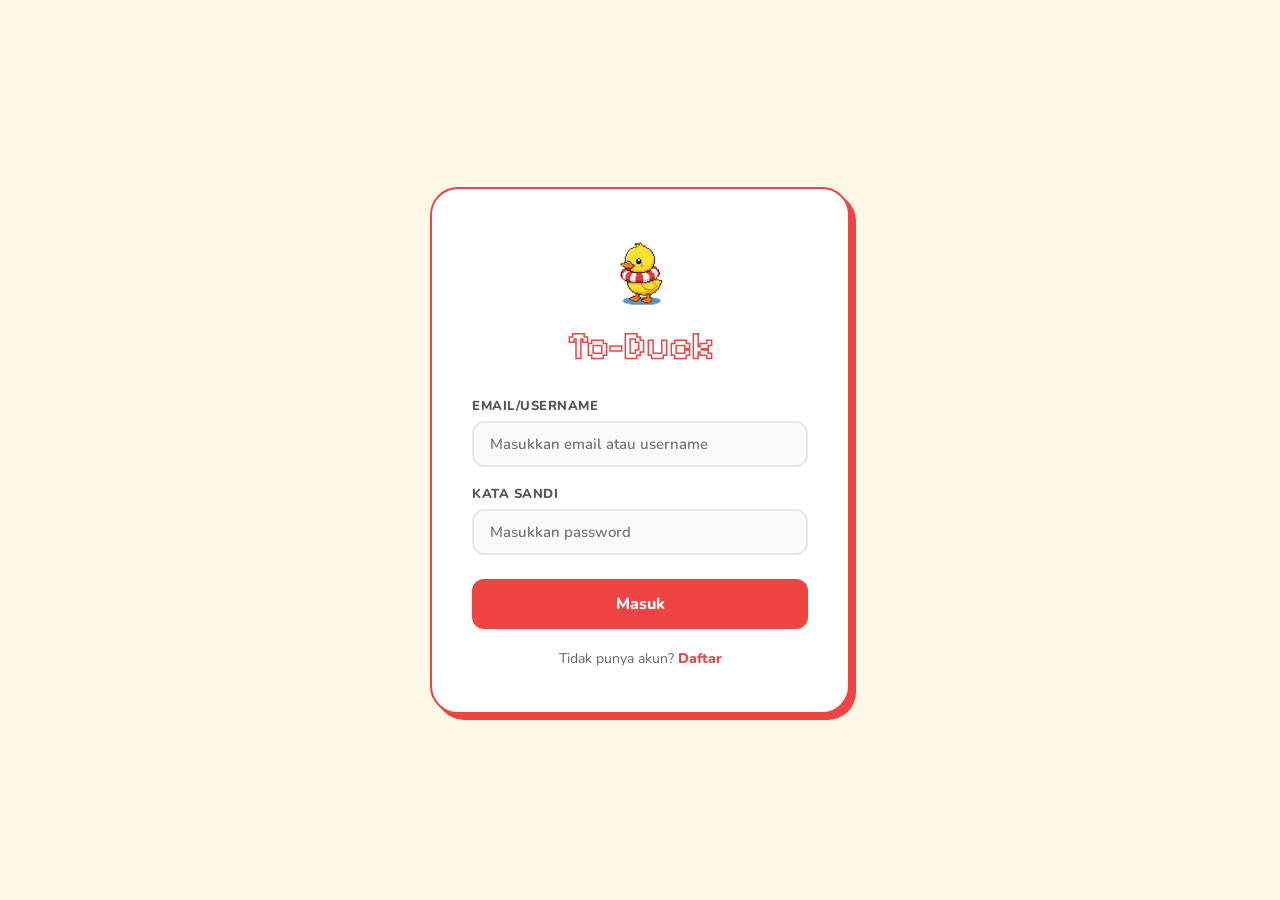
==== commit 7e1872b2: "dikit" ====
--- a/index.html
+++ b/index.html
@@ -15,7 +15,7 @@
 ───────────────────────────────────────── -->
 <aside class="sidebar">
   <div class="logo-area">
-    <span class="logo-duck" style="cursor: pointer;" onclick="document.querySelector('.sidebar').classList.toggle('collapsed')">🐥</span>
+    <img src="assets/duck.png" width="80" height="80" alt="To-Duck Mascot" onerror="this.outerHTML='<div class=\'duck-emoji\'>🐥</div>'">
     <span class="logo-text">To-Duck</span>
   </div>
 
@@ -90,12 +90,29 @@
 
       <!-- Duck Area -->
       <div class="duck-area">
-        <div class="duck-speech" id="duck-speech">Quack! Ayo selesaikan tugasmu hari ini! 🎯</div>
-        <div class="duck-img">🦆</div>
-      </div>
-
-    </div>
-  </div>
+
+  <img 
+    src="https://raw.githubusercontent.com/iftitahputri/ToDoList_Kel7_V2/main/assets/bubble.png"
+    width="100"
+    height="200"
+    class="duck-bubble"
+    alt="bubble"
+  >
+
+  <div class="duck-speech" id="duck-speech">
+    Quack! Ayo selesaikan tugasmu hari ini! 🎯
+  </div>
+
+  <img
+    src="https://raw.githubusercontent.com/iftitahputri/ToDoList_Kel7_V2/main/assets/duck.png"
+    width="250"
+    height="250"
+    alt="To-Duck Mascot"
+  >
+
+</div>
+    </div> <!-- dashboard-grid -->
+</div> <!-- page-dashboard -->
 
   <!-- ══ TO-DO LIST PAGE ══ -->
   <div class="page" id="page-todo">
@@ -139,7 +156,7 @@
       id="modal-project-name" 
       placeholder="Nama proyek..."
     >
-
+ 
     <select class="select-input" id="modal-project-color">
       <option value="#EF4444">🔴 Merah</option>
       <option value="#F97316">🟠 Oranye</option>
@@ -157,7 +174,7 @@
       <button 
         class="btn-primary" 
         style="width:auto;padding:10px 28px;margin-top:0;"
-        onclick="addProject()"
+        onclick="submitProject()"
       >
         Buat
       </button>
@@ -174,8 +191,8 @@
         <div class="todo-page-heading" id="page-heading">Semua <span>Tugas</span></div>
         <div class="topbar-actions">
           <div class="view-toggle">
-            <button class="view-btn active" onclick="setView('list', this)">☰ List</button>
-            <button class="view-btn" onclick="setView('group', this)">⊞ Proyek</button>
+            <!-- <button class="view-btn active" onclick="setView('list', this)">☰ List</button>
+            <button class="view-btn" onclick="setView('group', this)">⊞ Proyek</button> -->
           </div>
           <button class="btn-add-task-main" onclick="openTaskModal()">+ Tambah Tugas</button>
         </div>
@@ -252,7 +269,13 @@
 
     <!-- Duck -->
     <div class="duck-row">
-      <div class="duck-emoji-big">🦆</div>
+       <img
+    src="https://raw.githubusercontent.com/iftitahputri/ToDoList_Kel7_V2/main/assets/duck.png"
+    width="150"
+    height="150"
+    alt="To-Duck Mascot"
+    style="transform: scaleX(-1);"
+  >
       <div class="duck-bubble" id="duck-msg">Pilih tugas yang mau dikerjakan, terus fokus! 🎯</div>
     </div>
   </div>
@@ -476,7 +499,7 @@
 
       <div class="modal-actions">
         <button class="btn-cancel" onclick="closeModal('modal-task')">Batal</button>
-        <button class="btn-submit" onclick="addTask()">Simpan Tugas</button>
+        <button class="btn-submit" onclick="submitTask()">Simpan Tugas</button>
       </div>
     </div>
   </div>
--- a/style.css
+++ b/style.css
@@ -28,11 +28,17 @@
   background: var(--yellow-light);
   min-height: 100vh;
   display: flex;
-  overflow-y: auto;
+  overflow: hidden;
 }
 
 /* ── SIDEBAR ── */
 .sidebar {
+  position:sticky;
+  top: 0;
+  left: 0;
+  height: 100vh;
+  width: var(--sidebar-w);
+  overflow: hidden;
   width: var(--sidebar-w);
   background: var(--yellow);
   display: flex;
@@ -67,10 +73,10 @@
   justify-content: center;
 }
 
-.logo-area {
-  padding: 22px 20px 10px;
-  display: flex;
-  align-items: center;
+.logo-area { 
+  padding: 15px 5px 5px;
+  display: flex;
+  align-items:center;
   gap: 10px;
 }
 
@@ -160,6 +166,8 @@
   flex: 1;
   display: flex;
   flex-direction: column;
+  overflow-y: auto;
+  height: 100vh;
 }
 
 /* ── WIDGET ── */
@@ -548,32 +556,20 @@
   padding: 10px 20px 20px 0;
 }
 
+.duck-bubble{
+   border:none !important;
+   background:none !important;
+   bottom: 70px;
+}
+
 .duck-speech {
   position: absolute;
-  top: 20px;
-  left: 20px;
-  background: #fff;
-  border: 2px solid var(--blue-light);
-  border-radius: 20px;
-  padding: 12px 18px;
+  top: 60px;
+  left: 120px;
   font-weight: 700;
-  font-size: 14px;
+  font-size: 20px;
   color: #333;
   max-width: 200px;
-  box-shadow: 3px 3px 0 rgba(147,197,253,.4);
-}
-
-.duck-speech::after {
-  content: '';
-  position: absolute;
-  bottom: -12px;
-  right: 30px;
-  width: 12px;
-  height: 12px;
-  background: #fff;
-  border-right: 2px solid var(--blue-light);
-  border-bottom: 2px solid var(--blue-light);
-  transform: rotate(45deg);
 }
 
 .duck-img { font-size: 80px; filter: drop-shadow(0 4px 8px rgba(0,0,0,.15)); }
@@ -1158,29 +1154,6 @@
 ::-webkit-scrollbar { width: 6px; }
 ::-webkit-scrollbar-track { background: transparent; }
 ::-webkit-scrollbar-thumb { background: #E5E7EB; border-radius: 3px; }
-
-/* Toast
-.toast {
-  position: fixed;
-  box-shadow: 0 8px 20px rgba(0,0,0,0.2);
-  top: 20px;
-  left: 50%;
-  transform: translate(-50%, -100px);
-  background: var(--black);
-  color: #fff;
-  padding: 14px 28px;
-  border-radius: 999px;
-  font-weight: 600;
-  font-size: 14px;
-  z-index: 999;
-  opacity: 0;
-  transition: all .4s ease;
-}
-
-.toast.show {
-  transform: translate(-50%, 0);
-  opacity: 1;
-} */
 
 /* ── TODO-SPECIFIC STYLES ── */
 
